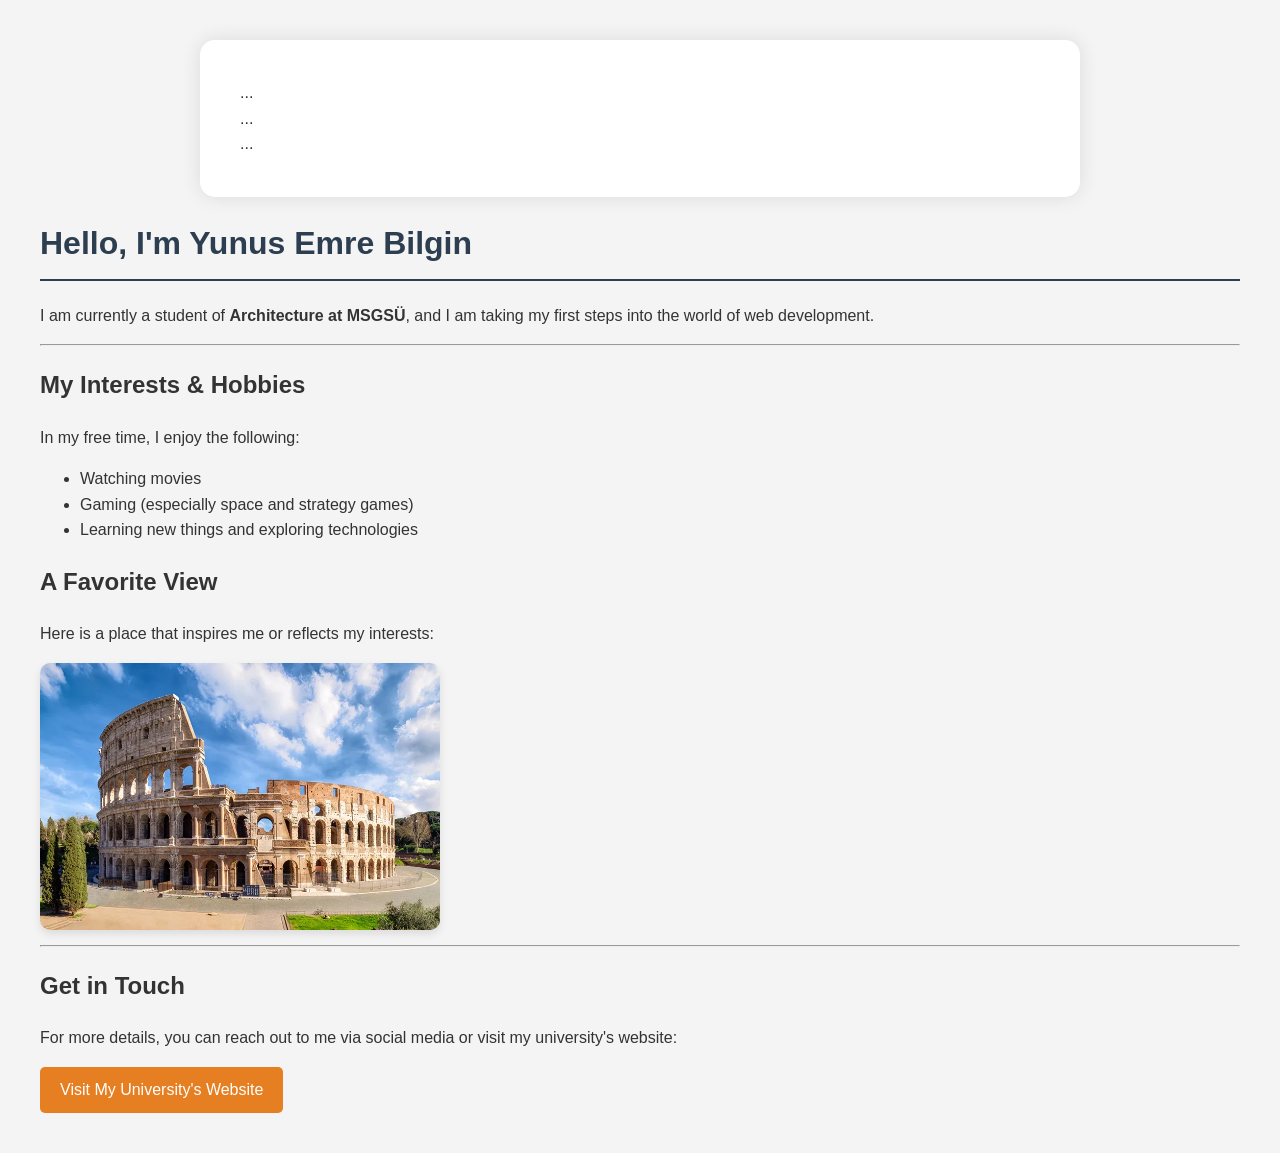
==== index.html @ 15fadbe1 "Add files via upload" ====
<!DOCTYPE html>
<html lang="en">
<head>
    <link rel="stylesheet" href="style.css">
    <meta charset="UTF-8">
    <meta name="viewport" content="width=device-width, initial-scale=1.0">
    <title>About Me | Yunus Emre Bilgin</title>
</head>
<body>
<div>
    <div class="container">
        <header>...</header>
        <main>...</main>
        <footer>...</footer>
</div>
    <h1>Hello, I'm Yunus Emre Bilgin</h1>
    <p>I am currently a student of <strong>Architecture at MSGSÜ</strong>, and I am taking my first steps into the world of web development.</p>

    <hr>

    <h2>My Interests & Hobbies</h2>
    <p>In my free time, I enjoy the following:</p>
    <ul>
        <li>Watching movies</li>
        <li>Gaming (especially space and strategy games)</li>
        <li>Learning new things and exploring technologies</li>
    </ul>

    <h2>A Favorite View</h2>
    <p>Here is a place that inspires me or reflects my interests:</p>
    <img src="kolezyum-roma.webp" alt="The Colosseum in Rome" width="400">

    <hr>

    <h2>Get in Touch</h2>
    <p>For more details, you can reach out to me via social media or visit my university's website:</p>
    <a href="https://msgsu.edu.tr/akademik/mimarlik-fakultesi/bolumler/mimarlik/" target="_blank">Visit My University's Website</a>

</body>
</html>
---- style.css ----
/* Sayfanın genel arka planı ve yazı tipi */
body {
    background-color: #f4f4f4; /* Hafif gri, gözü yormayan bir renk */
    font-family: 'Segoe UI', Tahoma, Geneva, Verdana, sans-serif;
    color: #333; /* Tam siyah yerine koyu gri yazı */
    line-height: 1.6; /* Satır aralığını açarak okunabilirliği artırır */
    margin: 40px; /* Kenarlardan boşluk bırakır */
}

/* Başlıkları özelleştirelim */
h1 {
    color: #2c3e50; /* Mimari bir tonda koyu mavi/lacivert */
    border-bottom: 2px solid #2c3e50; /* Altına bir çizgi çekelim */
    padding-bottom: 10px;
}

/* Resimleri biraz daha şık yapalım */
img {
    border-radius: 10px; /* Köşeleri yuvarlar */
    box-shadow: 0 4px 8px rgba(0,0,0,0.1); /* Hafif bir gölge ekler */
}

/* Linkleri (bağlantıları) buton gibi gösterelim */
a {
    display: inline-block;
    background-color: #e67e22; /* Turuncu tonu */
    color: white;
    padding: 10px 20px;
    text-decoration: none; /* Alt çizgiyi kaldırır */
    border-radius: 5px;
}

a:hover {
    background-color: #d35400; /* Fareyle üzerine gelince renk koyulaşır */
}
.container {
    max-width: 800px;    /* Sayfa çok yayılmasın, 800px'de dursun */
    margin: 0 auto;      /* Üstten-alttan 0, sağdan-soldan otomatik (Ortalar) */
    background-color: white; 
    padding: 40px;       /* İçerik kenarlara çok yapışmasın */
    box-shadow: 0 0 20px rgba(0,0,0,0.1); /* Sayfaya derinlik katar */
    border-radius: 15px; /* Köşeleri yumuşatır */
}
section {
    background-color: #f9f9f9;
    border-left: 5px solid #e67e22; /* Sol tarafa mimari bir detay çizgisi */
    padding: 20px;
    margin-bottom: 20px;
    border-radius: 5px;
}
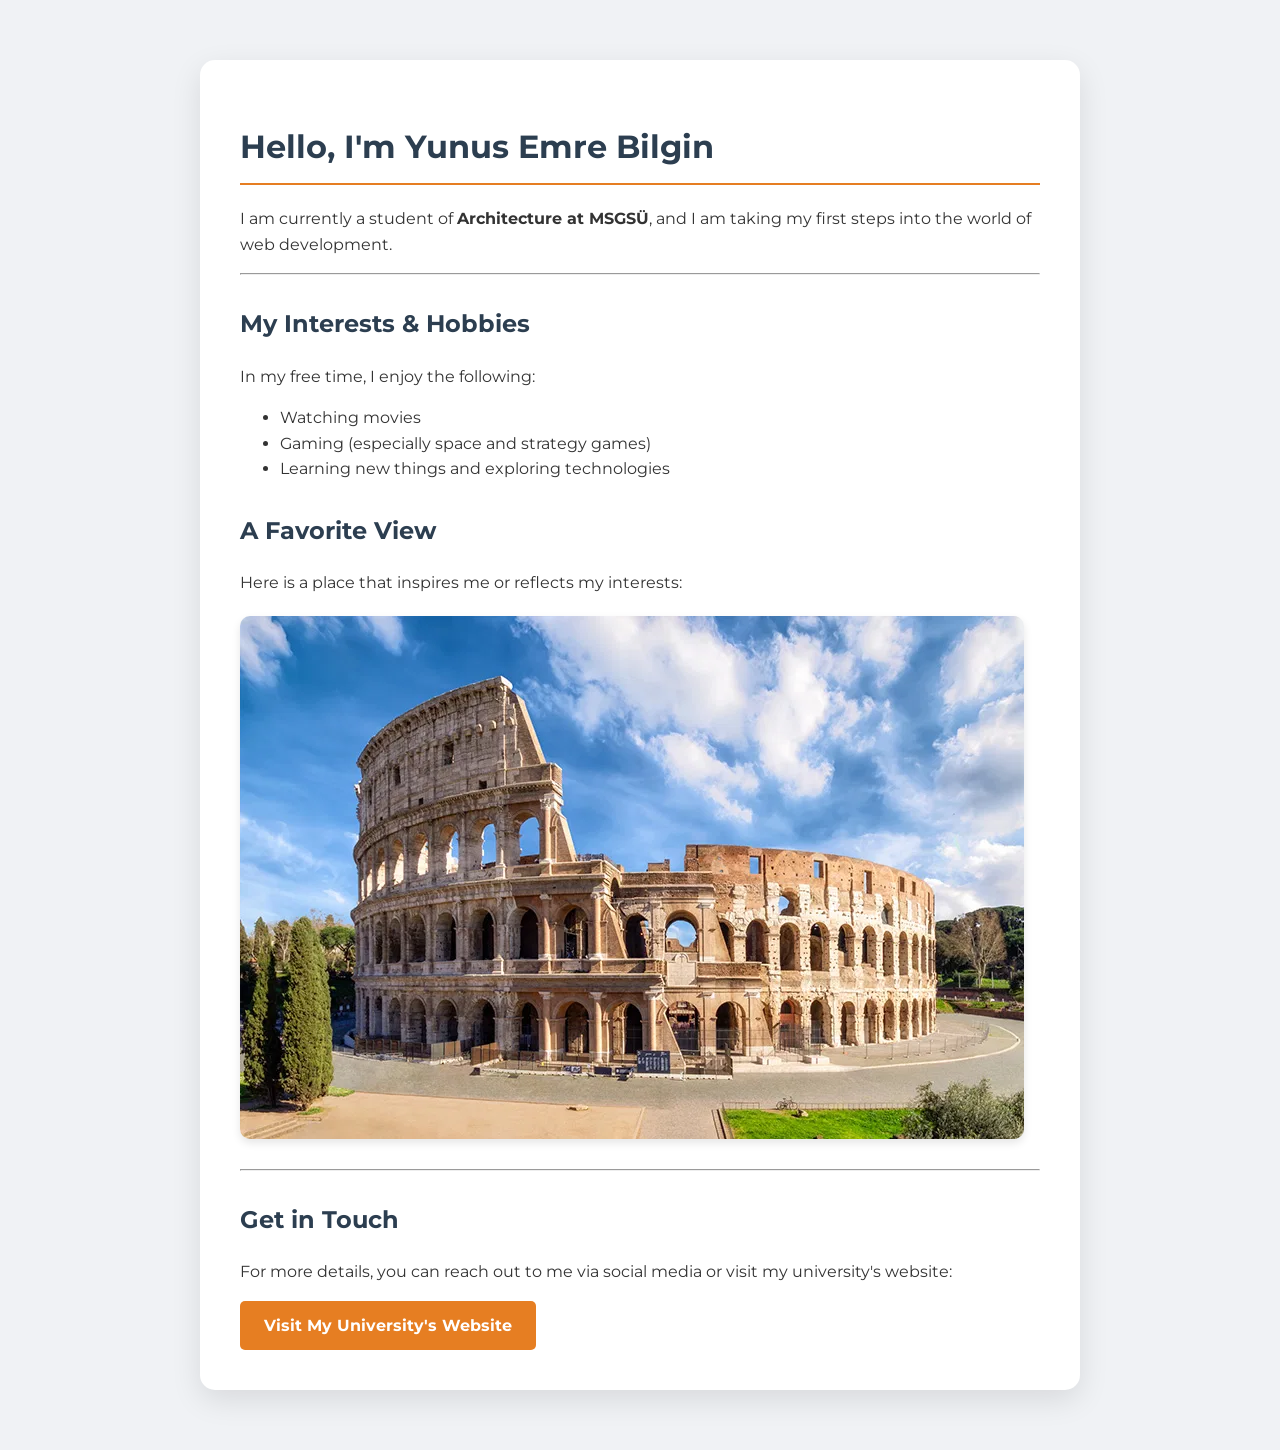
==== commit 773f0f03: "Add files via upload" ====
--- a/index.html
+++ b/index.html
@@ -1,40 +1,50 @@
 <!DOCTYPE html>
 <html lang="en">
 <head>
-    <link rel="stylesheet" href="style.css">
     <meta charset="UTF-8">
     <meta name="viewport" content="width=device-width, initial-scale=1.0">
     <title>About Me | Yunus Emre Bilgin</title>
+    
+    <link rel="preconnect" href="https://fonts.googleapis.com">
+    <link rel="preconnect" href="https://fonts.gstatic.com" crossorigin>
+    <link href="https://fonts.googleapis.com/css2?family=Montserrat:wght@300;400;700&display=swap" rel="stylesheet">
+    
+    <link rel="stylesheet" href="style.css">
 </head>
 <body>
-<div>
+
     <div class="container">
-        <header>...</header>
-        <main>...</main>
-        <footer>...</footer>
-</div>
-    <h1>Hello, I'm Yunus Emre Bilgin</h1>
-    <p>I am currently a student of <strong>Architecture at MSGSÜ</strong>, and I am taking my first steps into the world of web development.</p>
+        <header>
+            <h1>Hello, I'm Yunus Emre Bilgin</h1>
+            <p>I am currently a student of <strong>Architecture at MSGSÜ</strong>, and I am taking my first steps into the world of web development.</p>
+        </header>
 
-    <hr>
+        <hr>
 
-    <h2>My Interests & Hobbies</h2>
-    <p>In my free time, I enjoy the following:</p>
-    <ul>
-        <li>Watching movies</li>
-        <li>Gaming (especially space and strategy games)</li>
-        <li>Learning new things and exploring technologies</li>
-    </ul>
+        <main>
+            <section>
+                <h2>My Interests & Hobbies</h2>
+                <p>In my free time, I enjoy the following:</p>
+                <ul>
+                    <li>Watching movies</li>
+                    <li>Gaming (especially space and strategy games)</li>
+                    <li>Learning new things and exploring technologies</li>
+                </ul>
+            </section>
 
-    <h2>A Favorite View</h2>
-    <p>Here is a place that inspires me or reflects my interests:</p>
-    <img src="kolezyum-roma.webp" alt="The Colosseum in Rome" width="400">
+            <section>
+                <h2>A Favorite View</h2>
+                <p>Here is a place that inspires me or reflects my interests:</p>
+                <img src="kolezyum-roma.webp" alt="The Colosseum in Rome" style="max-width: 100%; height: auto;">
+            </section>
+        </main>
 
-    <hr>
+        <hr>
 
-    <h2>Get in Touch</h2>
-    <p>For more details, you can reach out to me via social media or visit my university's website:</p>
-    <a href="https://msgsu.edu.tr/akademik/mimarlik-fakultesi/bolumler/mimarlik/" target="_blank">Visit My University's Website</a>
-
-</body>
-</html>
+        <footer>
+            <h2>Get in Touch</h2>
+            <p>For more details, you can reach out to me via social media or visit my university's website:</p>
+            <a href="https://msgsu.edu.tr/akademik/mimarlik-fakultesi/bolumler/mimarlik/" target="_blank">Visit My University's Website</a>
+        </footer>
+    </div> </body>
+</html>
--- a/style.css
+++ b/style.css
@@ -1,50 +1,60 @@
-/* Sayfanın genel arka planı ve yazı tipi */
+/* Genel Sayfa Ayarları */
 body {
-    background-color: #f4f4f4; /* Hafif gri, gözü yormayan bir renk */
-    font-family: 'Segoe UI', Tahoma, Geneva, Verdana, sans-serif;
-    color: #333; /* Tam siyah yerine koyu gri yazı */
-    line-height: 1.6; /* Satır aralığını açarak okunabilirliği artırır */
-    margin: 40px; /* Kenarlardan boşluk bırakır */
+    background-color: #f0f2f5; /* Arka plan rengi */
+    font-family: 'Montserrat', sans-serif; /* Google Fonts */
+    color: #333;
+    line-height: 1.6;
+    margin: 0;
+    padding: 20px; /* Mobil cihazlar için dış boşluk */
 }
 
-/* Başlıkları özelleştirelim */
+/* Beyaz Kapsayıcı Kutu (Senin paftan gibi düşün) */
+.container {
+    max-width: 800px;
+    margin: 40px auto;      /* Sayfayı ortalar */
+    background-color: white; 
+    padding: 40px;          /* Yazıların kenara yapışmasını engeller */
+    box-shadow: 0 10px 30px rgba(0,0,0,0.1); /* Hafif gölge */
+    border-radius: 15px;    /* Köşeleri yumuşatır */
+}
+
+/* Başlıklar */
 h1 {
-    color: #2c3e50; /* Mimari bir tonda koyu mavi/lacivert */
-    border-bottom: 2px solid #2c3e50; /* Altına bir çizgi çekelim */
+    color: #2c3e50;
+    border-bottom: 2px solid #e67e22; /* Turuncu bir detay çizgisi */
     padding-bottom: 10px;
 }
 
-/* Resimleri biraz daha şık yapalım */
-img {
-    border-radius: 10px; /* Köşeleri yuvarlar */
-    box-shadow: 0 4px 8px rgba(0,0,0,0.1); /* Hafif bir gölge ekler */
+h2 {
+    color: #2c3e50;
+    margin-top: 30px;
 }
 
-/* Linkleri (bağlantıları) buton gibi gösterelim */
+/* İçerik Bölümleri (Section) */
+section {
+    margin-bottom: 30px;
+}
+
+/* Resim Düzenleme */
+img {
+    border-radius: 10px;
+    box-shadow: 0 4px 8px rgba(0,0,0,0.1);
+    display: block;
+    margin: 20px 0;
+}
+
+/* Linki Buton Yapma */
 a {
     display: inline-block;
-    background-color: #e67e22; /* Turuncu tonu */
+    background-color: #e67e22;
     color: white;
-    padding: 10px 20px;
-    text-decoration: none; /* Alt çizgiyi kaldırır */
+    padding: 12px 24px;
+    text-decoration: none;
     border-radius: 5px;
+    font-weight: bold;
+    transition: 0.3s; /* Renk geçişini yumuşatır */
 }
 
 a:hover {
-    background-color: #d35400; /* Fareyle üzerine gelince renk koyulaşır */
-}
-.container {
-    max-width: 800px;    /* Sayfa çok yayılmasın, 800px'de dursun */
-    margin: 0 auto;      /* Üstten-alttan 0, sağdan-soldan otomatik (Ortalar) */
-    background-color: white; 
-    padding: 40px;       /* İçerik kenarlara çok yapışmasın */
-    box-shadow: 0 0 20px rgba(0,0,0,0.1); /* Sayfaya derinlik katar */
-    border-radius: 15px; /* Köşeleri yumuşatır */
-}
-section {
-    background-color: #f9f9f9;
-    border-left: 5px solid #e67e22; /* Sol tarafa mimari bir detay çizgisi */
-    padding: 20px;
-    margin-bottom: 20px;
-    border-radius: 5px;
+    background-color: #d35400;
 }
